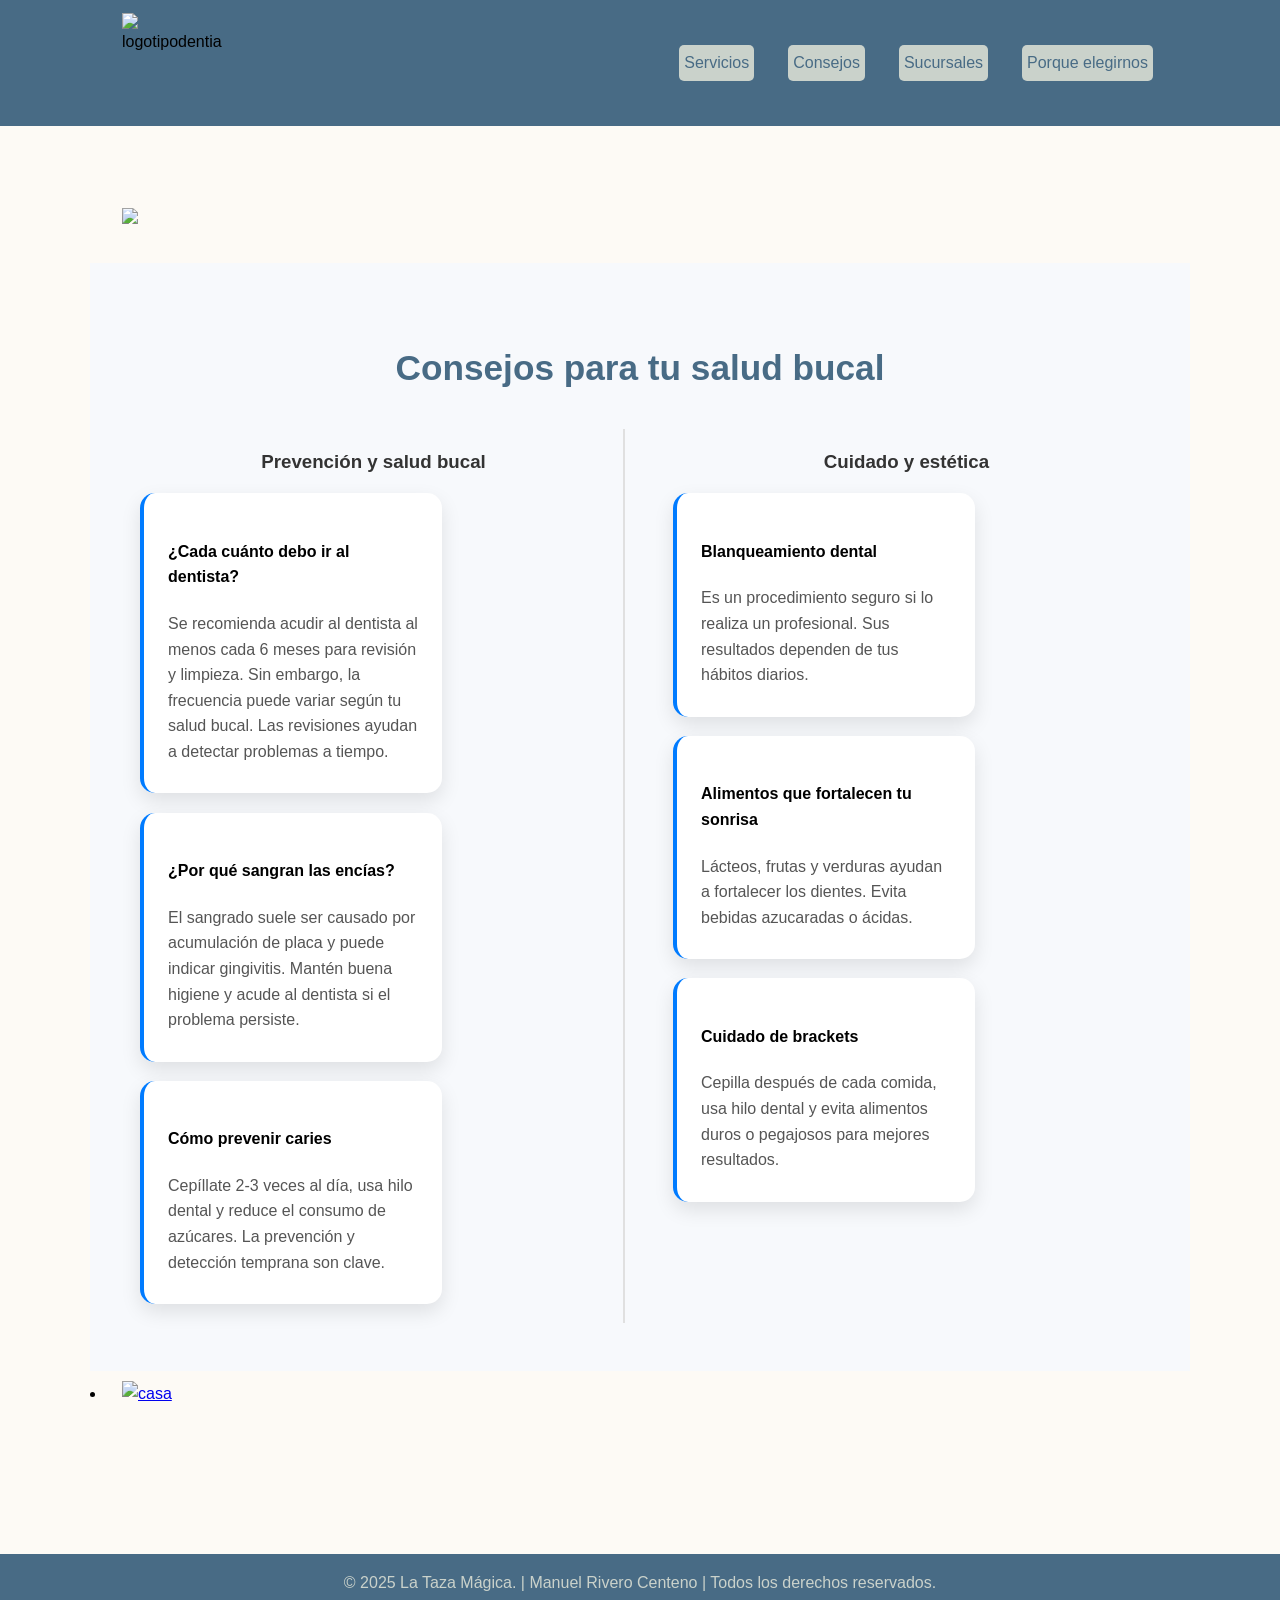
==== consejos.html @ 41f45a35 "Add files via upload" ====
<!DOCTYPE html>
<html lang="en">
<head>
    <meta charset="UTF-8">
    <meta name="viewport" content="width=device-width, initial-scale=1.0">
    <title>Dentia</title>
    <link rel="stylesheet" href="style.css">
    <link rel="icon" href="img/logo en azul principal.png" type="image/png">
</head>
<body>
    <header>
        <nav>
            <img src="img/logo blancoc.png" class="logo" alt="logotipodentia">
            <ul>
                <li><a href="servicios.html">Servicios</a></li>
                <li><a href="consejos.html">Consejos</a></li>
                <li><a href="sucursales.html"> Sucursales </a></li>
                <li><a href="elegirnos.html"> Porque elegirnos </a> </li>
            </ul>
        </nav>
    </header>
    <main>
        <section class="extra"> 
         <img src="img/principal.png">
        </section>
   <article class="consejos">
  <h2>Consejos para tu salud bucal</h2>

  <div class="contenedor-consejos">

    <!-- Prevención -->
    <div class="bloque">
      <h3>Prevención y salud bucal</h3>

      <div class="card">
        <h4>¿Cada cuánto debo ir al dentista?</h4>
        <p>Se recomienda acudir al dentista al menos cada 6 meses para revisión y limpieza. Sin embargo, la frecuencia puede variar según tu salud bucal. Las revisiones ayudan a detectar problemas a tiempo.</p>
      </div>

      <div class="card">
        <h4>¿Por qué sangran las encías?</h4>
        <p>El sangrado suele ser causado por acumulación de placa y puede indicar gingivitis. Mantén buena higiene y acude al dentista si el problema persiste.</p>
      </div>

      <div class="card">
        <h4>Cómo prevenir caries</h4>
        <p>Cepíllate 2-3 veces al día, usa hilo dental y reduce el consumo de azúcares. La prevención y detección temprana son clave.</p>
      </div>
    </div>

    <!-- Estética -->
    <div class="bloque">
      <h3>Cuidado y estética</h3>

      <div class="card">
        <h4>Blanqueamiento dental</h4>
        <p>Es un procedimiento seguro si lo realiza un profesional. Sus resultados dependen de tus hábitos diarios.</p>
      </div>

      <div class="card">
        <h4>Alimentos que fortalecen tu sonrisa</h4>
        <p>Lácteos, frutas y verduras ayudan a fortalecer los dientes. Evita bebidas azucaradas o ácidas.</p>
      </div>

      <div class="card">
        <h4>Cuidado de brackets</h4>
        <p>Cepilla después de cada comida, usa hilo dental y evita alimentos duros o pegajosos para mejores resultados.</p>
      </div>

    </div>

  </div>
</article>
<li><a href="index.html"><img src="img/casa.png" class="inicio" alt="casa"></a></li>

        <br>
    </main>
  <footer>
    </div>
    <div class="footer-derechos">
        <p>© 2025 La Taza Mágica. | Manuel Rivero Centeno | Todos los derechos reservados.</p>
    </div>
  </footer>
</body>
</html>
---- style.css ----
botones/* RESET BÁSICO */
* {
    margin: 0;
    padding: 0;
    box-sizing: border-box;
}

/* COLORES BASE */
:root {
    --crema: #fdfaf5;
    --gris-verdoso-claro: #cad2cb;
    --gris-azulado-oscuro: #486b85;
    --gris-azulado-claro: #93b4bc;
}

html, body {
    margin: 0;
    padding: 0;
    width: 100%;
    min-height: 100%;
    background-color: var(--crema);
}

/* ESTILOS GENERALES */
body {
    font-family: 'Segoe UI', sans-serif;
    background-color: var(--crema);
    color: var(--cafe-oscuro);
    line-height: 1.6;
    margin: 0;
    padding: 0;
    width: 100%;
    min-height: 100%;
}

/* ---------------- HEADER ---------------- */
header {
    width: 100%;
    background-color: var(--gris-azulado-oscuro);
}

header, footer {
    width: 100%;
    background-color: var(--gris-azulado-oscuro);
}

.consejos {
  text-align: center;
}

.consejos h2 {
  font-size: 2.2rem;
  margin-bottom: 2rem;
}

.contenedor-consejos {
  display: flex;
  gap: 2rem;
  justify-content: center;
  flex-wrap: wrap;
}

/* Bloques (categorías) */
.bloque {
  max-width: 500px;
  flex: 1;
}

.bloque h3 {
  margin-bottom: 1rem;
  color: #333;
}

.bloque:first-child {
  border-right: 2px solid #e0e0e0;
  padding-right: 1rem;
}

.bloque:last-child {
  padding-left: 1rem;
}

.consejos {
  padding: 3rem 2rem;
  background: #f7f9fc;
  text-align: center;
}

.consejos h2 {
  font-size: 2.2rem;
  margin-bottom: 2rem;
}

/* CONTENEDOR */
.contenedor-consejos {
  display: flex;
  justify-content: space-between; /* 👈 separa izquierda y derecha */
  align-items: flex-start;
  max-width: 1000px;
  margin: 0 auto; /* 👈 centra todo el bloque */
  gap: 2rem;
}

/* CARDS */
.card {
  background: #ffffff;
  padding: 1.3rem;
  margin-bottom: 1.2rem;
  border-radius: 12px;
  text-align: left;
  box-shadow: 0 6px 15px rgba(0,0,0,0.08);
  border-left: 4px solid #007BFF;
  transition: 0.3s;
  justify-content: center;
}

.card img {
    width: 200px;
    height: auto;
}

.card:hover {
  transform: translateY(-5px);
}

/* 📱 RESPONSIVE */
@media (max-width: 768px) {
  .contenedor-consejos {
    flex-direction: column;
  }

  .bloque {
    width: 100%;
  }
}

.direcciones {
  padding: 3rem 2rem;
  text-align: center;
}

.direcciones h2 {
  margin-bottom: 2rem;
  font-size: 2rem;
}

.contenedor-direcciones {
  display: flex;
  justify-content: center;
  gap: 2rem;
  flex-wrap: wrap;
}

.card {
  background: #ffffff;
  border-radius: 15px;
  padding: 1.5rem;
  width: 250px;
  box-shadow: 0 8px 20px rgba(0,0,0,0.1);
  transition: transform 0.3s ease, box-shadow 0.3s ease;
}

.card h3 {
  margin-bottom: 0.5rem;
}

.card p {
  margin: 0.3rem 0;
  color: #555;
}

.card a {
  display: inline-block;
  margin-top: 1rem;
  text-decoration: none;
  color: #007BFF;
  font-weight: bold;
}

.card:hover {
  transform: translateY(-8px);
  box-shadow: 0 12px 25px rgba(0,0,0,0.15);
}

.logo {
    width: 100px;
    height: 100px;
}

nav {
    width: 100%;
    max-width: 1100px;
    margin: 0 auto;
    padding: 0.8rem 2rem;
    display: flex;
    justify-content: space-between;
    align-items: center;
    box-sizing: border-box;
}

nav h1 {
    color: var(--gris-verdoso-claro);
    font-size: 1.8rem;
}

nav li {
    background-color: var(--gris-verdoso-claro);
    border-radius: 5px;
    transition: background 0.3;
    font-weight: normal;
    margin: 5px;
    padding: 5px;
}

nav ul {
    list-style: none;
    display: flex;
    gap: 1.5rem;
}

nav a {
    color: var(--gris-azulado-oscuro);
    text-decoration: none;
    font-weight: 500;
}

nav li:hover{
    background-color:aliceblue;
}

section img {
    width: auto;
    height: 500px;
}

.botones {
    color: var(--gris-verdoso-claro);
    border-radius: 5px;
    padding: 5px;
    margin: 5px;
    list-style: none;
}

.botones a {
    background-color: var(--gris-azulado-oscuro);
    color: aliceblue;
    border: none;
    padding: 10px 20px;
    border-radius: 10px;
    cursor: pointer;
    font-weight: bold;
    transition: background-color 0.3s;
    text-decoration: none;
    display: inline-block;
}

.botones a:hover {
    background-color: var(--gris-azulado-claro);
}

/* ---------------- MAIN ---------------- */
main {
    max-width: 1100px;
    margin: auto;
    padding: 3rem 2rem;
}

/* SECCIÓN BIENVENIDA */

section {
  padding: 2rem;
  margin: 0 auto;
}

.top {
  padding: 10px;
  border: solid var(--gris-azulado-oscuro);
  border-radius: 10px;
  width: 100%;
  margin-bottom: 15px;
  text-align: center;
  font-size: 1.5rem;
  justify-content: left;
}

.bienbenida {
    color: var(--gris-azulado-oscuro);
    font-weight: 500;
    font-size: 1.2rem;
    text-align: justify;
    text-justify: inter-word;
    display: flex;
    max-width: 100%;
    gap: 10%;
    justify-content: center;
}

.bienbenida p {
    width: 300px;
    height: 420px;
    background: var(--gris-azulado-claro);
    align-items: center;
    justify-content: center;
    padding: 20px 50px;
    box-shadow: 0 10px 20px rgba(0,0,0,0.2);
    flex-shrink: 0;
    border-radius: 10px;
    color: white;
}

.asterisco {
    width: 50px;
    height: 50px;
}

.inicio {
    width: 50px;
    height: 50px;
    list-style: none;
    padding: 10px;
}

.info {
  display: flex;
  align-items: center; /* centra vertical */
  gap: 50px; /* espacio entre texto e imagen */
  color:var(--gris-azulado-oscuro);
  font-weight: 500;
  text-align: justify;
}

h2 {
    color:var(--gris-azulado-oscuro);
}

/* TEXTO */
.info p {
  flex: 1;
}

/* IMAGEN */
.info img {
  flex: 1;
  max-width: 100%;
  border-radius: 20px;
}


.bienbenida img {
    border-radius: 50px;
}

/* SECCIÓN SLOGAN */
.slogan {
    padding: 1rem;
    text-align: center;
    background-color: var(--gris-verdoso-claro);
    color: var(--gris-azulado-oscuro);
    font-size: 1.4rem;
    font-style: italic;
    border-radius: 16px;
    font-weight:500;
}

.collage {
    display: grid;
    grid-template-columns: repeat(2, 1fr); /* 2 columnas */
    gap: 10px; /* espacio entre imágenes */
    max-width: 600px;
    margin: auto;
}

.collage img {
    width: 100%;
    height: 200px;
    object-fit: cover;
    border-radius: 12px;
}

.imagen-seciton {
    display: block;
    margin: 0 auto;        /* centra horizontalmente */
    width: 60%;            /* ajusta el tamaño */
    border-radius: 20px;   /* bordes redondeados */
}

.nosotros p{
    color: var(--gris-azulado-oscuro);
    font-weight: 500;
    padding: 2rem;
    font-size: 1.3rem;
    text-align: justify;
    text-justify: inter-word;
}

.columna h3 {
    margin-bottom: 1rem;
    color: var(--gris-azulado-oscuro);
}

.columna p {
    margin-bottom: 0.8rem;
    line-height: 1.5;
    text-align: justify;
    text-justify: inter-word;
    color: var(--gris-azulado-oscuro);
}

.servicios {
    text-align: center; /* Centra el texto de h2 y p */
    padding: 50px 20px; /* Espaciado alrededor */
    background-color: #f9f5f1; /* Color de fondo suave opcional */
}

.servicio img {
    width: 50%; 
    height: auto; /* Mantener proporción */
    border-radius: 15px; /* Bordes redondeados */
    box-shadow: 0 4px 10px rgba(0, 0, 0, 0.2); /* Sombra */
    margin-top: 15px;
}

.sucursales {
    text-align: center; /* Centra el texto de h2 y p */
    padding: 50px 20px; /* Espaciado alrededor */
    background-color: #f9f5f1; /* Color de fondo suave opcional */
}

.sucursales img {
    width: 50%; 
    height: auto; /* Mantener proporción */
    border-radius: 15px; /* Bordes redondeados */
    box-shadow: 0 4px 10px rgba(0, 0, 0, 0.2); /* Sombra */
    margin-top: 15px;
}

.tienda {
    text-align: center;
    padding: 50px 20px;
    background-color: #fdfaf5;
}

.tienda h2 {
    margin-bottom: 15px;
    color: var(--gris-azulado-oscuro);
}

.tienda p {
    margin-bottom: 40px;
    color: var(--gris-azulado-oscuro);
    font-weight: 400;
}

.productos {
    display: flex;
    flex-wrap: wrap;
    justify-content: center;
    gap: 30px;
}

.producto {
    background-color: #fff;
    border-radius: 15px;
    box-shadow: 0 4px 12px rgba(0,0,0,0.1);
    padding: 20px;
    max-width: 250px;
    text-align: center;
    transition: transform 0.3s;
}

.producto:hover {
    transform: translateY(-5px);
}

.producto img {
    width: 200px;
    height: 100px;
    border-radius: 15px;
    box-shadow: 0 4px 10px rgba(0,0,0,0.2);
    margin-bottom: 15px;
}

.producto h3 {
    margin-bottom: 10px;
    color: var(--gris-azulado-oscuro);
}

.producto p {
    font-size: 0.95rem;
    color: #555;
    margin-bottom: 15px;
}

.producto button {
    background-color: var(--gris-azulado-oscuro);
    color: aliceblue;
    border: none;
    padding: 10px 20px;
    border-radius: 10px;
    cursor: pointer;
    font-weight: bold;
    transition: background-color 0.3s;
}

.producto button:hover {
    background-color: var(--gris-azulado-claro);
}

.botones a {
    background-color: var(--gris-azulado-oscuro);
    color: aliceblue;
    border: none;
    padding: 10px 20px;
    border-radius: 10px;
    cursor: pointer;
    font-weight: bold;
    transition: background-color 0.3s;
    text-decoration: none;
    display: inline-block;
}

.botones a:hover {
    background-color: var(--gris-azulado-claro);
}

/* ---------------- FOOTER ---------------- */

footer {
    width: 100%;
    background-color: var(--gris-azulado-oscuro);
}

footer {
    background-color: var(--gris-azulado-oscuro);
    color: var(--gris-verdoso-claro);
    margin-top: 4rem;
}

.footer-info {
    display: flex;
    flex-wrap: wrap;
    justify-content: space-between;
    align-items: center;
    max-width: 1100px;
    margin: 0 auto;
    padding: 1rem 2rem;
    box-sizing: border-box;
}

.footer-derechos {
    text-align: center;
    display: flex;
    justify-content: center;
    align-items: center;
    padding: 0%;
}

.redsocial {
    display: flex;
    align-items: center;
    gap: 0.8rem;   /* espacio entre iconos */
}

.redsocial img {
    width: 40px;   
    height: 40px;
    object-fit: contain;
    display: block;
    filter: brightness(0) invert(1);
}
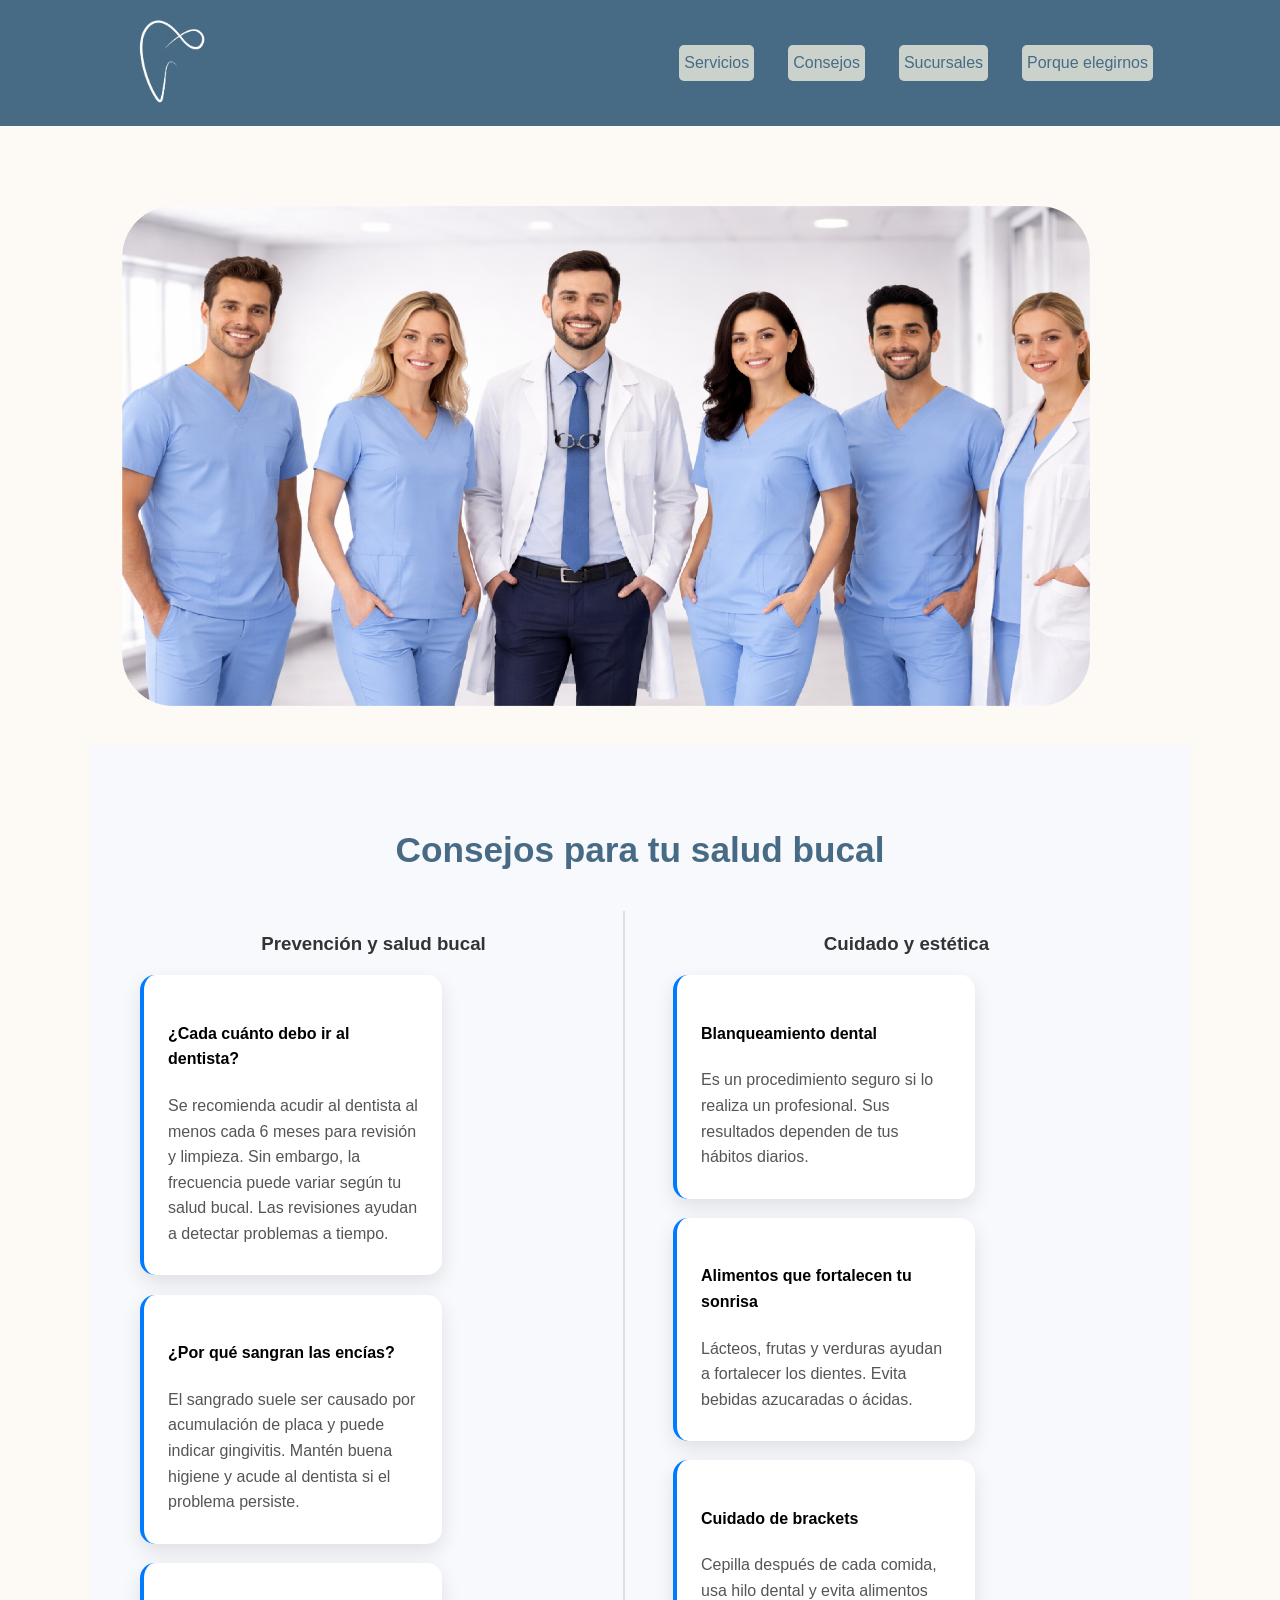
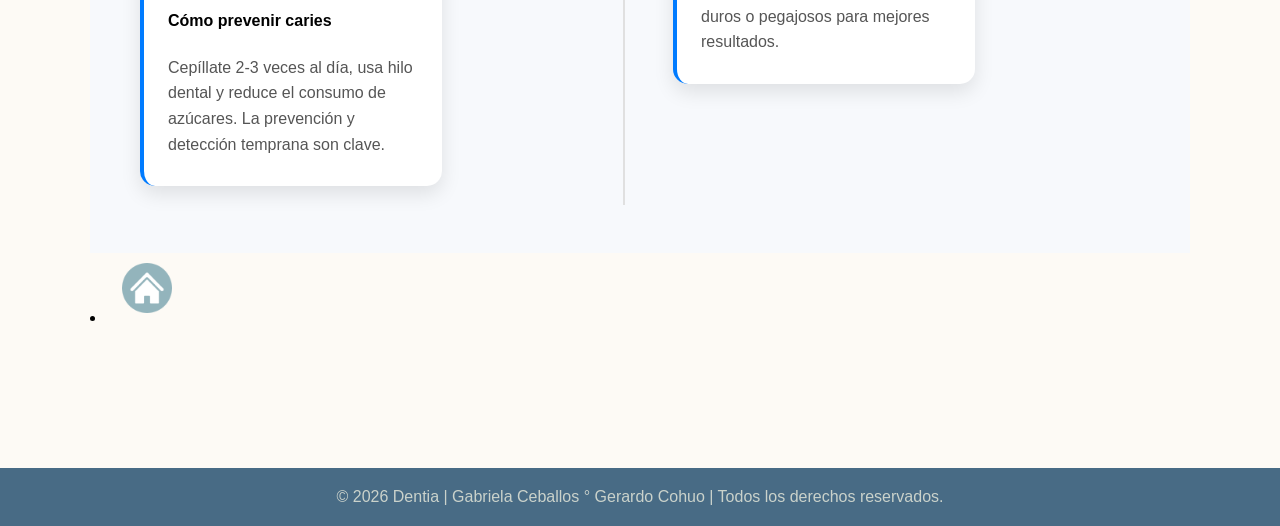
==== commit c1ae3a37: "Update consejos.html" ====
--- a/consejos.html
+++ b/consejos.html
@@ -75,11 +75,10 @@
 
         <br>
     </main>
-  <footer>
-    </div>
+   <footer>
     <div class="footer-derechos">
-        <p>© 2025 La Taza Mágica. | Manuel Rivero Centeno | Todos los derechos reservados.</p>
+        <p>© 2026 Dentia | Gabriela Ceballos ° Gerardo Cohuo | Todos los derechos reservados.</p>
     </div>
   </footer>
 </body>
-</html>+</html>
